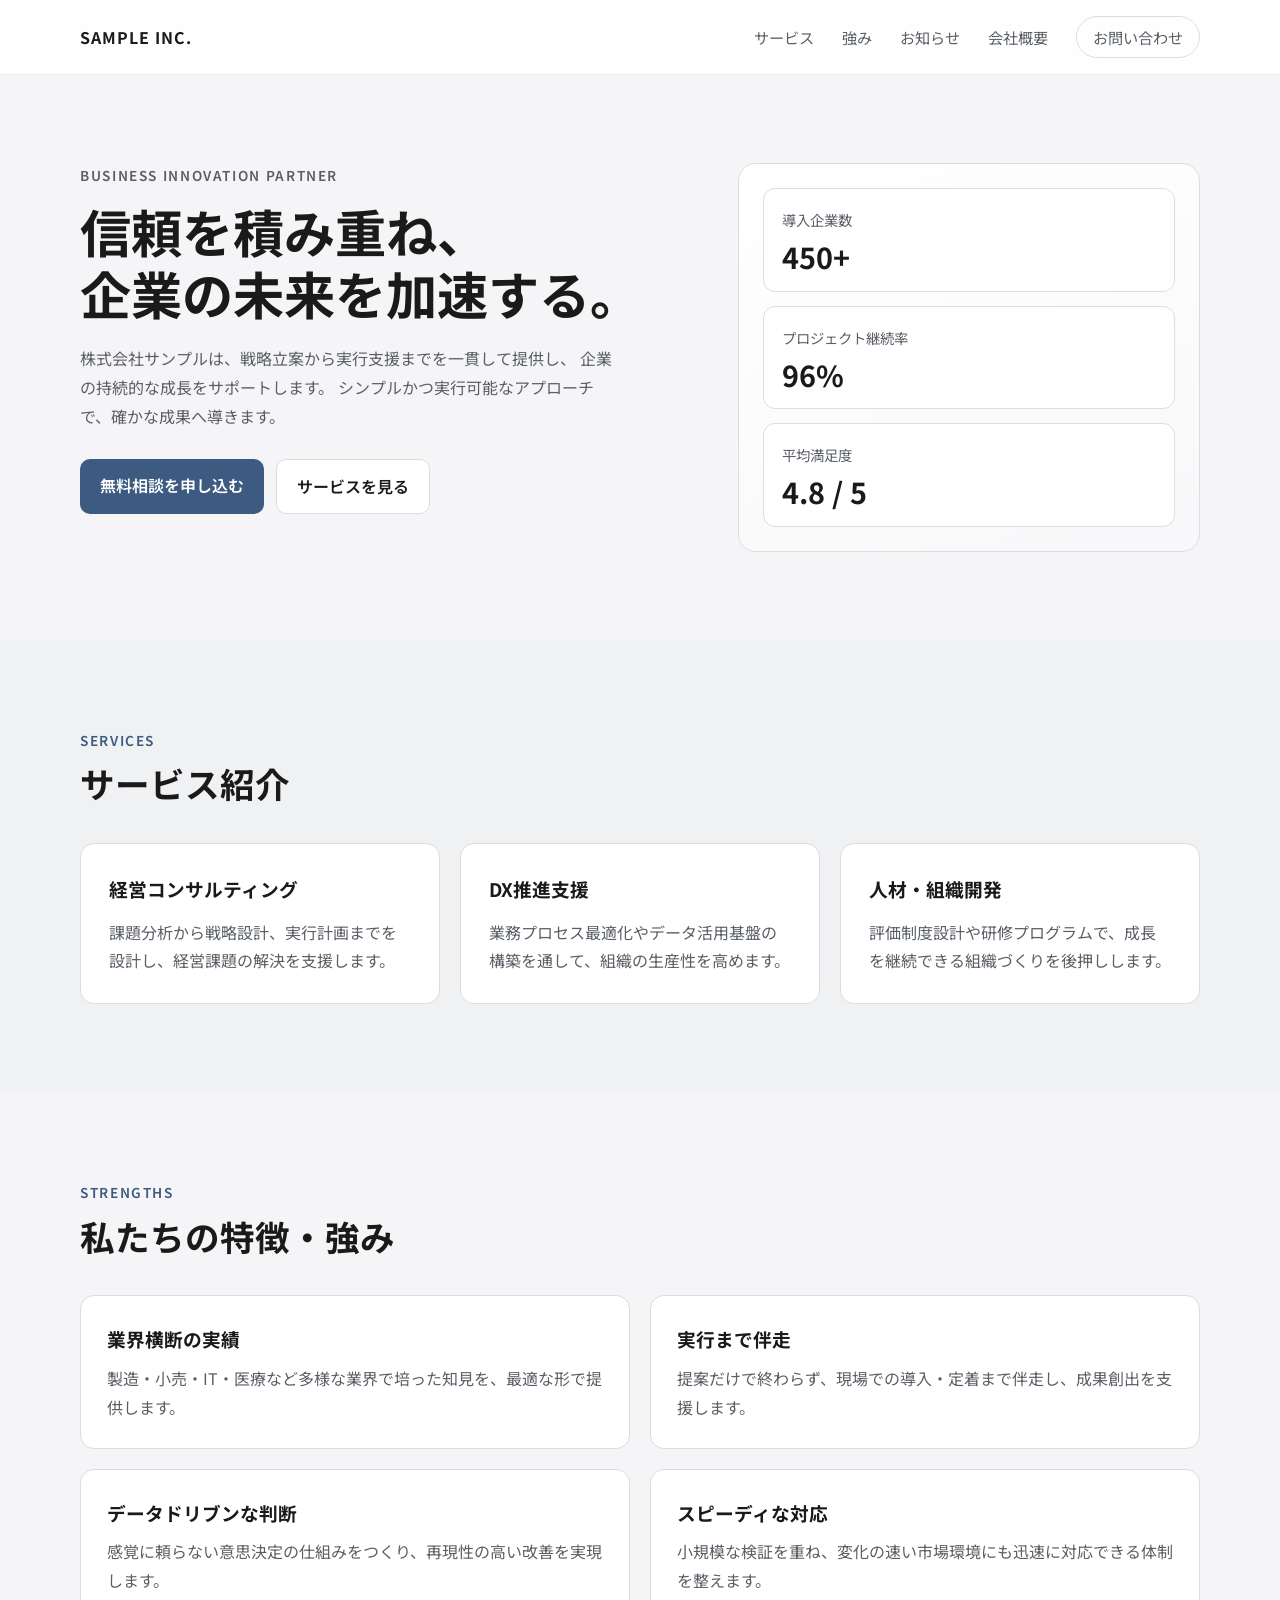
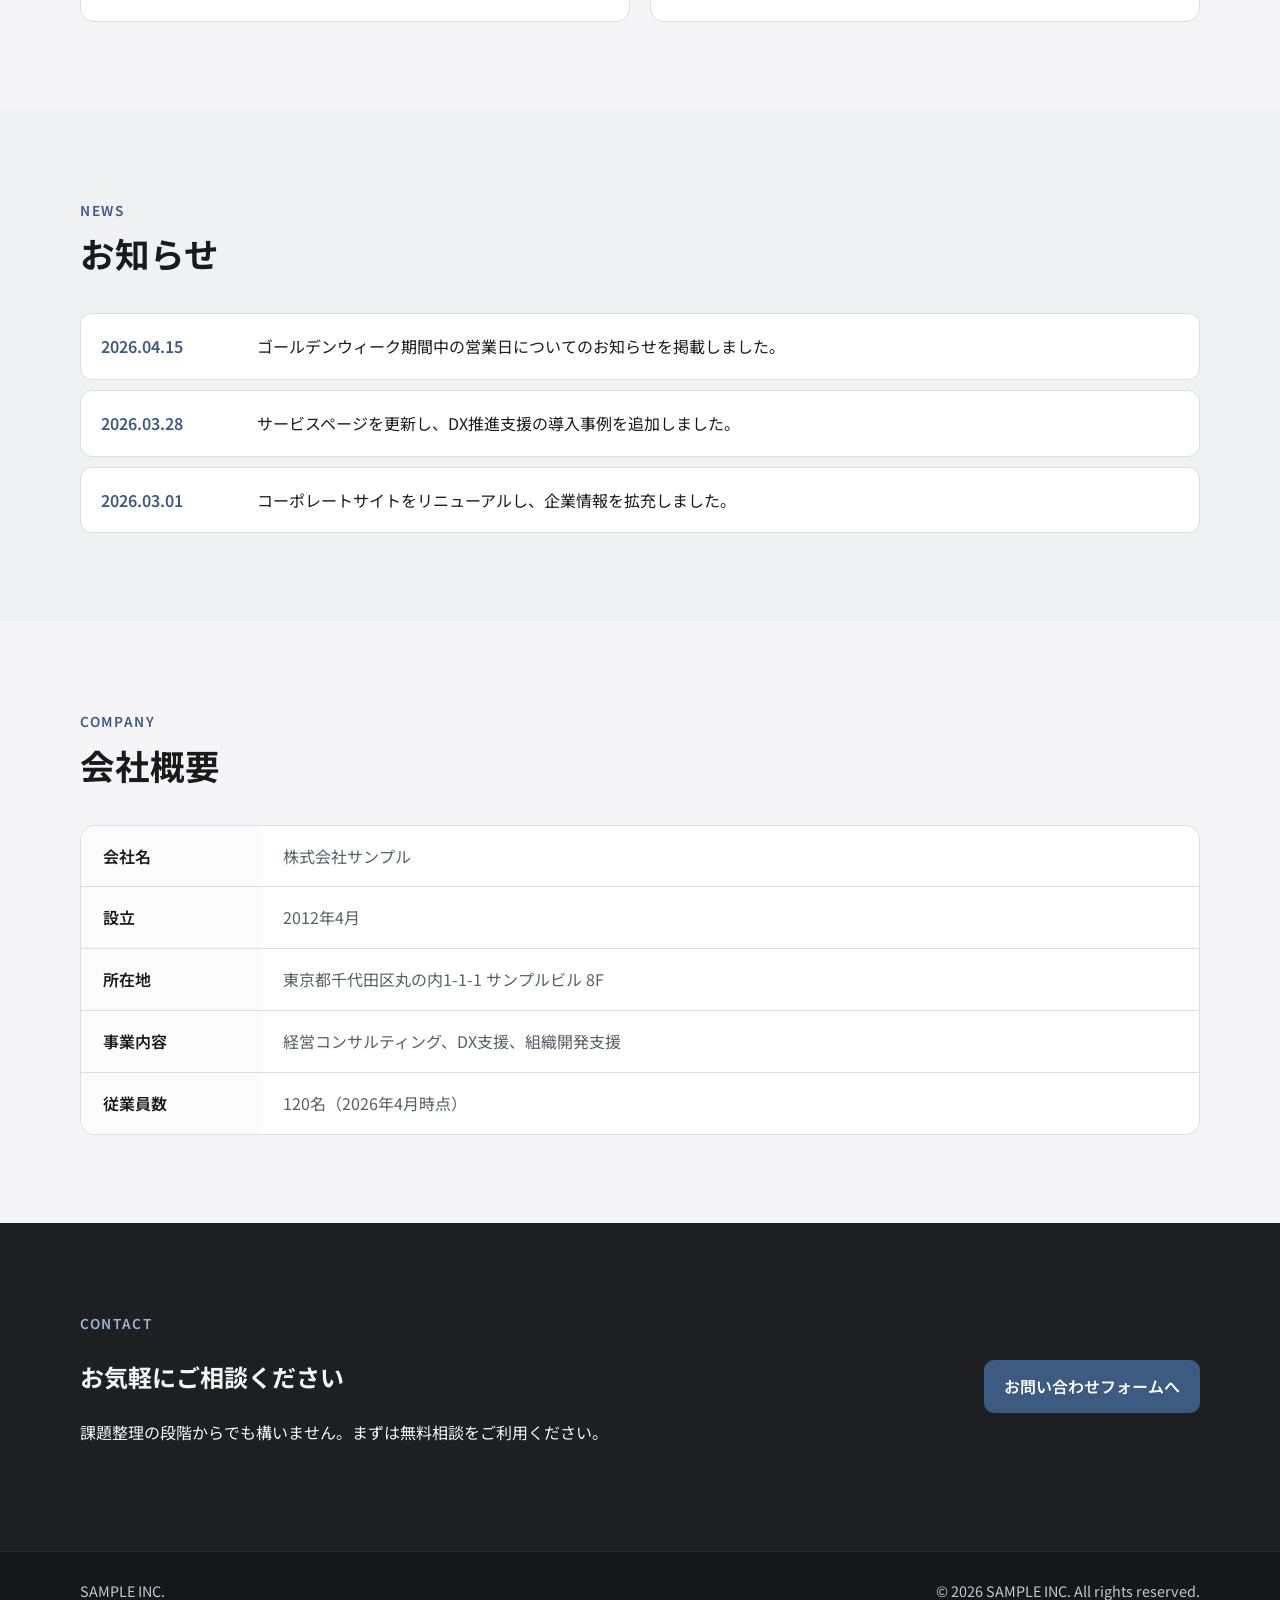
==== v2/index.html @ 2905a786 "v2トップページを現代的な企業サイトデザインに刷新" ====
<!doctype html>
<html lang="ja">
<head>
  <meta charset="UTF-8">
  <meta name="viewport" content="width=device-width, initial-scale=1.0">
  <title>株式会社サンプル | 未来をつくる企業サイト</title>
  <meta name="description" content="株式会社サンプルの公式サイトです。サービス紹介、会社の強み、お知らせ、会社概要、お問い合わせをご案内します。">
  <link rel="preconnect" href="https://fonts.googleapis.com">
  <link rel="preconnect" href="https://fonts.gstatic.com" crossorigin>
  <link href="https://fonts.googleapis.com/css2?family=Noto+Sans+JP:wght@400;500;700&display=swap" rel="stylesheet">
  <link rel="stylesheet" href="style.css">
</head>
<body>
  <header class="site-header">
    <div class="container header-inner">
      <a class="logo" href="#top" aria-label="株式会社サンプル ホーム">SAMPLE INC.</a>
      <nav class="global-nav" aria-label="グローバルナビゲーション">
        <ul>
          <li><a href="#services">サービス</a></li>
          <li><a href="#strengths">強み</a></li>
          <li><a href="#news">お知らせ</a></li>
          <li><a href="#company">会社概要</a></li>
          <li><a class="nav-cta" href="#contact">お問い合わせ</a></li>
        </ul>
      </nav>
    </div>
  </header>

  <main id="top">
    <section class="hero section-space">
      <div class="container hero-grid">
        <div class="hero-copy">
          <p class="eyebrow">Business Innovation Partner</p>
          <h1>信頼を積み重ね、<br>企業の未来を加速する。</h1>
          <p>
            株式会社サンプルは、戦略立案から実行支援までを一貫して提供し、
            企業の持続的な成長をサポートします。
            シンプルかつ実行可能なアプローチで、確かな成果へ導きます。
          </p>
          <div class="hero-actions">
            <a class="btn btn-primary" href="#contact">無料相談を申し込む</a>
            <a class="btn btn-secondary" href="#services">サービスを見る</a>
          </div>
        </div>
        <div class="hero-panel" aria-hidden="true">
          <div class="metric-card">
            <p class="metric-label">導入企業数</p>
            <p class="metric-value">450+</p>
          </div>
          <div class="metric-card">
            <p class="metric-label">プロジェクト継続率</p>
            <p class="metric-value">96%</p>
          </div>
          <div class="metric-card">
            <p class="metric-label">平均満足度</p>
            <p class="metric-value">4.8 / 5</p>
          </div>
        </div>
      </div>
    </section>

    <section id="services" class="section-space section-alt">
      <div class="container">
        <div class="section-heading">
          <p class="eyebrow">Services</p>
          <h2>サービス紹介</h2>
        </div>
        <div class="card-grid">
          <article class="card">
            <h3>経営コンサルティング</h3>
            <p>課題分析から戦略設計、実行計画までを設計し、経営課題の解決を支援します。</p>
          </article>
          <article class="card">
            <h3>DX推進支援</h3>
            <p>業務プロセス最適化やデータ活用基盤の構築を通して、組織の生産性を高めます。</p>
          </article>
          <article class="card">
            <h3>人材・組織開発</h3>
            <p>評価制度設計や研修プログラムで、成長を継続できる組織づくりを後押しします。</p>
          </article>
        </div>
      </div>
    </section>

    <section id="strengths" class="section-space">
      <div class="container">
        <div class="section-heading">
          <p class="eyebrow">Strengths</p>
          <h2>私たちの特徴・強み</h2>
        </div>
        <div class="feature-grid">
          <article class="feature-item">
            <h3>業界横断の実績</h3>
            <p>製造・小売・IT・医療など多様な業界で培った知見を、最適な形で提供します。</p>
          </article>
          <article class="feature-item">
            <h3>実行まで伴走</h3>
            <p>提案だけで終わらず、現場での導入・定着まで伴走し、成果創出を支援します。</p>
          </article>
          <article class="feature-item">
            <h3>データドリブンな判断</h3>
            <p>感覚に頼らない意思決定の仕組みをつくり、再現性の高い改善を実現します。</p>
          </article>
          <article class="feature-item">
            <h3>スピーディな対応</h3>
            <p>小規模な検証を重ね、変化の速い市場環境にも迅速に対応できる体制を整えます。</p>
          </article>
        </div>
      </div>
    </section>

    <section id="news" class="section-space section-alt">
      <div class="container">
        <div class="section-heading">
          <p class="eyebrow">News</p>
          <h2>お知らせ</h2>
        </div>
        <div class="news-list" role="list">
          <article class="news-item" role="listitem">
            <time datetime="2026-04-15">2026.04.15</time>
            <p>ゴールデンウィーク期間中の営業日についてのお知らせを掲載しました。</p>
          </article>
          <article class="news-item" role="listitem">
            <time datetime="2026-03-28">2026.03.28</time>
            <p>サービスページを更新し、DX推進支援の導入事例を追加しました。</p>
          </article>
          <article class="news-item" role="listitem">
            <time datetime="2026-03-01">2026.03.01</time>
            <p>コーポレートサイトをリニューアルし、企業情報を拡充しました。</p>
          </article>
        </div>
      </div>
    </section>

    <section id="company" class="section-space">
      <div class="container">
        <div class="section-heading">
          <p class="eyebrow">Company</p>
          <h2>会社概要</h2>
        </div>
        <dl class="company-table">
          <div>
            <dt>会社名</dt>
            <dd>株式会社サンプル</dd>
          </div>
          <div>
            <dt>設立</dt>
            <dd>2012年4月</dd>
          </div>
          <div>
            <dt>所在地</dt>
            <dd>東京都千代田区丸の内1-1-1 サンプルビル 8F</dd>
          </div>
          <div>
            <dt>事業内容</dt>
            <dd>経営コンサルティング、DX支援、組織開発支援</dd>
          </div>
          <div>
            <dt>従業員数</dt>
            <dd>120名（2026年4月時点）</dd>
          </div>
        </dl>
      </div>
    </section>

    <section id="contact" class="section-space contact-section">
      <div class="container contact-inner">
        <div>
          <p class="eyebrow">Contact</p>
          <h2>お気軽にご相談ください</h2>
          <p>課題整理の段階からでも構いません。まずは無料相談をご利用ください。</p>
        </div>
        <a class="btn btn-primary" href="#" aria-label="お問い合わせフォームへ">お問い合わせフォームへ</a>
      </div>
    </section>
  </main>

  <footer class="site-footer">
    <div class="container footer-inner">
      <p class="footer-logo">SAMPLE INC.</p>
      <p class="copyright">© 2026 SAMPLE INC. All rights reserved.</p>
    </div>
  </footer>
</body>
</html>
---- v2/style.css ----
:root {
  --bg: #f5f5f7;
  --surface: #ffffff;
  --surface-alt: #f0f1f3;
  --text: #1a1a1a;
  --muted: #5a5f66;
  --line: #dddddf;
  --accent: #3d5a80;
}

* {
  box-sizing: border-box;
}

body {
  margin: 0;
  font-family: "Noto Sans JP", "Hiragino Kaku Gothic ProN", sans-serif;
  color: var(--text);
  background: var(--bg);
  line-height: 1.8;
}

a {
  color: inherit;
  text-decoration: none;
}

.container {
  width: min(1120px, 92%);
  margin: 0 auto;
}

.section-space {
  padding: 88px 0;
}

.section-alt {
  background: var(--surface-alt);
}

.eyebrow {
  margin: 0;
  font-size: 0.85rem;
  color: var(--accent);
  letter-spacing: 0.12em;
  text-transform: uppercase;
  font-weight: 600;
}

.section-heading {
  margin-bottom: 36px;
}

.section-heading h2 {
  margin: 8px 0 0;
  font-size: clamp(1.8rem, 2.7vw, 2.2rem);
  line-height: 1.35;
}

.site-header {
  position: sticky;
  top: 0;
  z-index: 10;
  background: rgba(255, 255, 255, 0.9);
  border-bottom: 1px solid rgba(26, 26, 26, 0.08);
  backdrop-filter: blur(8px);
}

.header-inner {
  min-height: 74px;
  display: flex;
  align-items: center;
  justify-content: space-between;
  gap: 24px;
}

.logo {
  font-weight: 700;
  letter-spacing: 0.06em;
}

.global-nav ul {
  margin: 0;
  padding: 0;
  list-style: none;
  display: flex;
  align-items: center;
  gap: 28px;
}

.global-nav a {
  color: var(--muted);
  font-size: 0.95rem;
}

.nav-cta {
  padding: 9px 16px;
  border-radius: 999px;
  border: 1px solid var(--line);
  color: var(--text);
}

.hero-grid {
  display: grid;
  grid-template-columns: 1.35fr 1fr;
  gap: 34px;
  align-items: stretch;
}

.hero-copy h1 {
  margin: 14px 0 20px;
  font-size: clamp(2.1rem, 4vw, 3.4rem);
  line-height: 1.2;
}

.hero-copy p {
  margin: 0;
  max-width: 60ch;
  color: var(--muted);
}

.hero-actions {
  margin-top: 28px;
  display: flex;
  gap: 12px;
  flex-wrap: wrap;
}

.btn {
  display: inline-block;
  padding: 12px 20px;
  border-radius: 10px;
  font-weight: 600;
}

.btn-primary {
  background: var(--accent);
  color: #fff;
}

.btn-secondary {
  border: 1px solid var(--line);
  background: var(--surface);
}

.hero-panel {
  border: 1px solid var(--line);
  border-radius: 18px;
  padding: 24px;
  background: linear-gradient(160deg, #ffffff, #f8f8fa);
  display: grid;
  gap: 14px;
}

.metric-card {
  background: var(--surface);
  border: 1px solid var(--line);
  border-radius: 12px;
  padding: 18px;
}

.metric-label {
  margin: 0;
  font-size: 0.9rem;
  color: var(--muted);
}

.metric-value {
  margin: 8px 0 0;
  font-size: 1.8rem;
  line-height: 1.1;
  font-weight: 700;
}

.card-grid {
  display: grid;
  grid-template-columns: repeat(3, 1fr);
  gap: 20px;
}

.card {
  background: var(--surface);
  border: 1px solid var(--line);
  border-radius: 14px;
  padding: 28px;
}

.card h3 {
  margin-top: 0;
  margin-bottom: 12px;
}

.card p {
  margin: 0;
  color: var(--muted);
}

.feature-grid {
  display: grid;
  grid-template-columns: repeat(2, 1fr);
  gap: 20px;
}

.feature-item {
  background: var(--surface);
  border: 1px solid var(--line);
  border-radius: 14px;
  padding: 26px;
}

.feature-item h3 {
  margin: 0 0 8px;
}

.feature-item p {
  margin: 0;
  color: var(--muted);
}

.news-list {
  display: grid;
  gap: 10px;
}

.news-item {
  background: var(--surface);
  border: 1px solid var(--line);
  border-radius: 12px;
  padding: 18px 20px;
  display: grid;
  grid-template-columns: 140px 1fr;
  gap: 16px;
  align-items: center;
}

.news-item time {
  font-weight: 600;
  color: var(--accent);
}

.news-item p {
  margin: 0;
}

.company-table {
  margin: 0;
  background: var(--surface);
  border: 1px solid var(--line);
  border-radius: 14px;
  overflow: hidden;
}

.company-table div {
  display: grid;
  grid-template-columns: 180px 1fr;
  border-bottom: 1px solid var(--line);
}

.company-table div:last-child {
  border-bottom: 0;
}

.company-table dt,
.company-table dd {
  margin: 0;
  padding: 16px 22px;
}

.company-table dt {
  background: #fbfbfc;
  font-weight: 600;
}

.company-table dd {
  color: var(--muted);
}

.contact-section {
  background: #1e1f23;
  color: #f5f5f5;
}

.contact-section .eyebrow {
  color: #9fb4ce;
}

.contact-inner {
  display: flex;
  justify-content: space-between;
  align-items: center;
  gap: 20px;
}

.site-footer {
  border-top: 1px solid rgba(255, 255, 255, 0.08);
  background: #16171a;
  color: #c5c7cc;
  padding: 26px 0;
}

.footer-inner {
  display: flex;
  justify-content: space-between;
  align-items: center;
  gap: 16px;
}

.footer-logo,
.copyright {
  margin: 0;
  font-size: 0.9rem;
}

@media (max-width: 980px) {
  .header-inner,
  .contact-inner,
  .footer-inner {
    flex-direction: column;
    align-items: flex-start;
  }

  .global-nav ul {
    flex-wrap: wrap;
    gap: 14px;
  }

  .hero-grid,
  .card-grid,
  .feature-grid {
    grid-template-columns: 1fr;
  }

  .news-item,
  .company-table div {
    grid-template-columns: 1fr;
    gap: 6px;
  }

  .section-space {
    padding: 64px 0;
  }
}
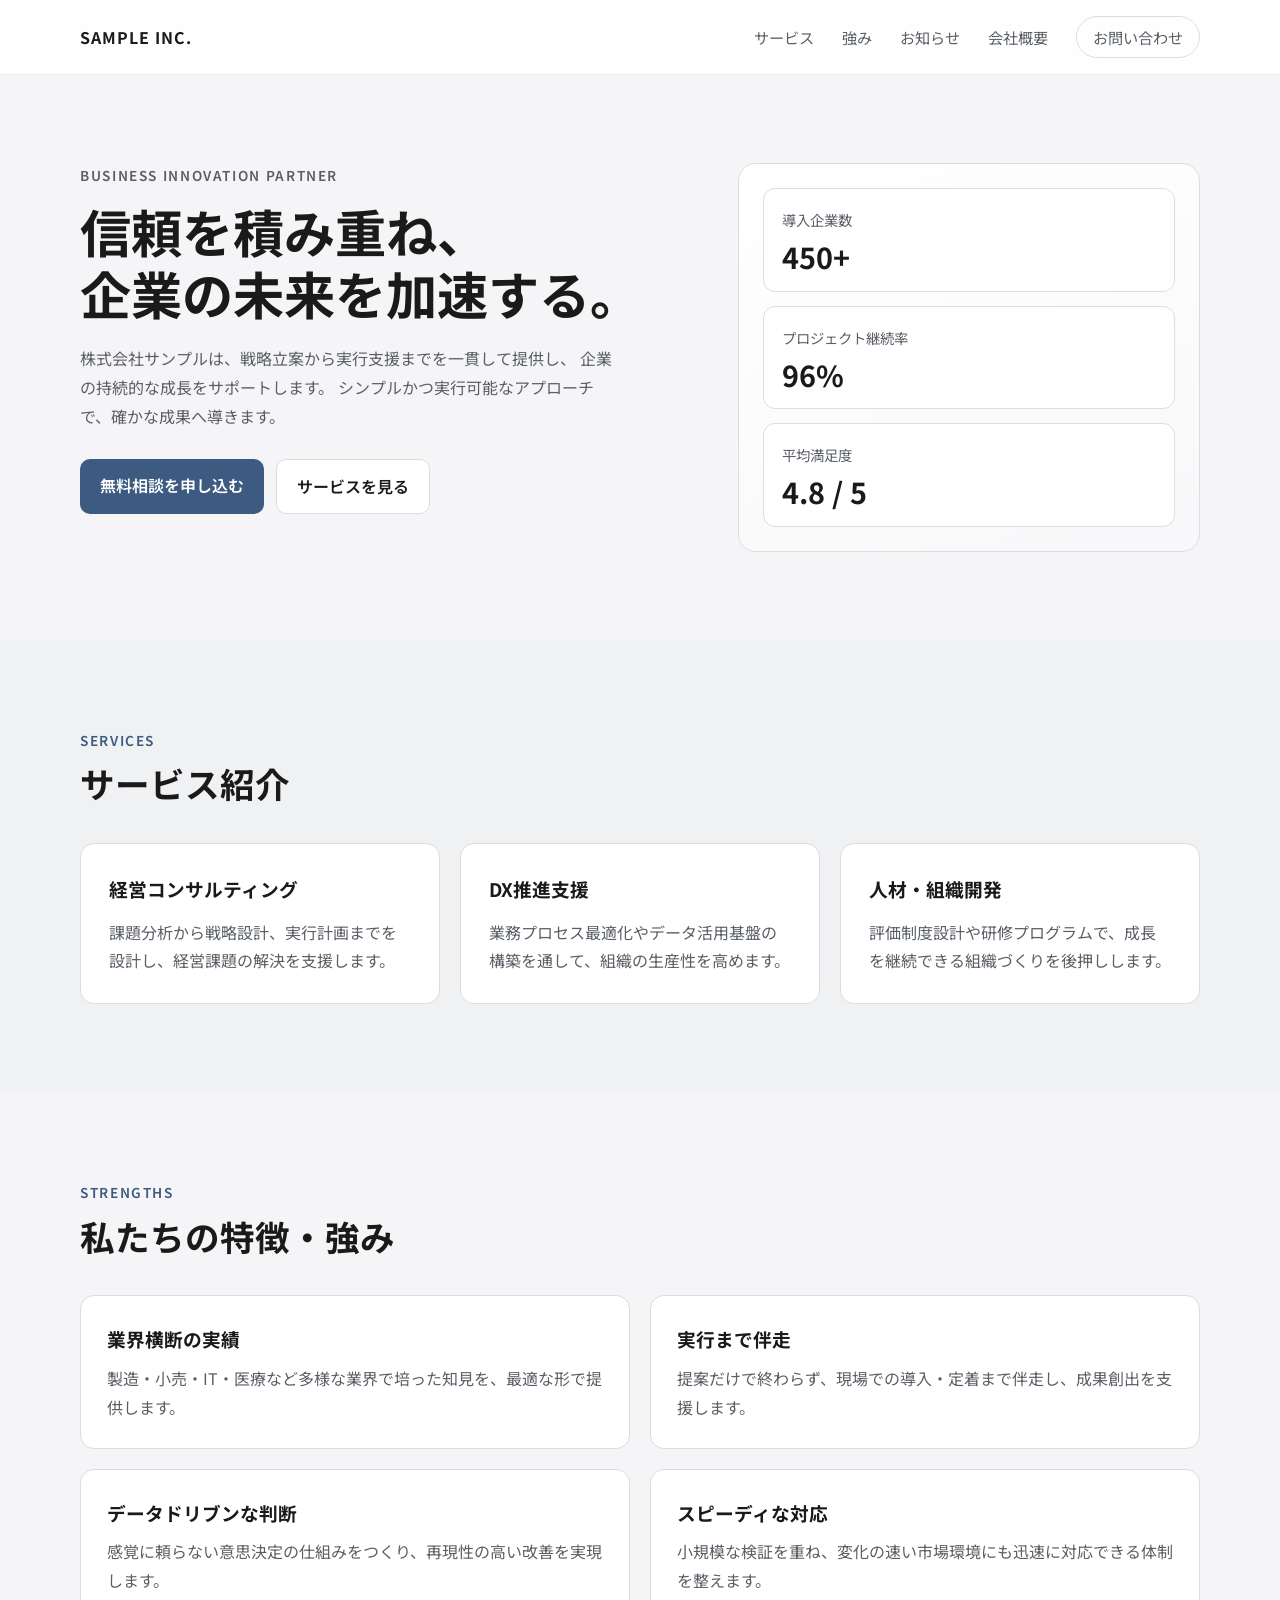
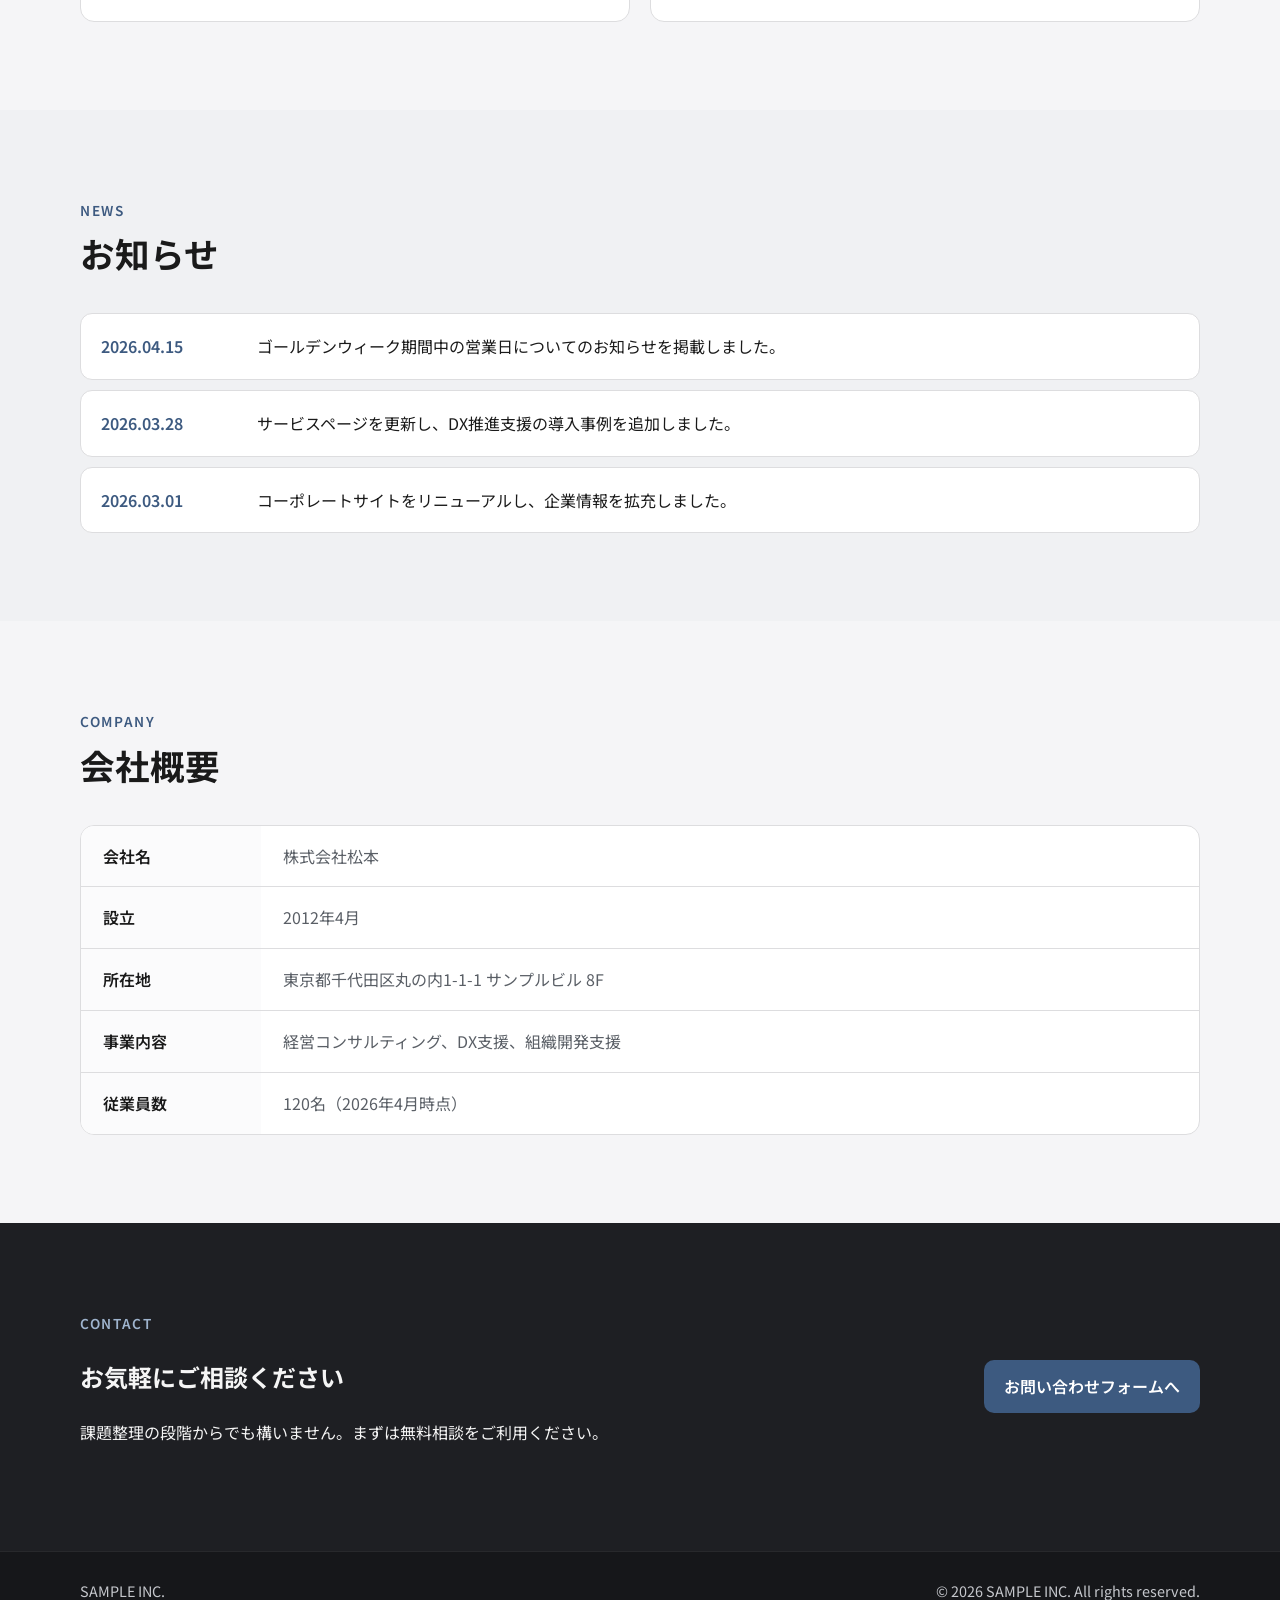
==== commit b93b8caf: "Update index.html" ====
--- a/v2/index.html
+++ b/v2/index.html
@@ -141,7 +141,7 @@
         <dl class="company-table">
           <div>
             <dt>会社名</dt>
-            <dd>株式会社サンプル</dd>
+            <dd>株式会社松本</dd>
           </div>
           <div>
             <dt>設立</dt>
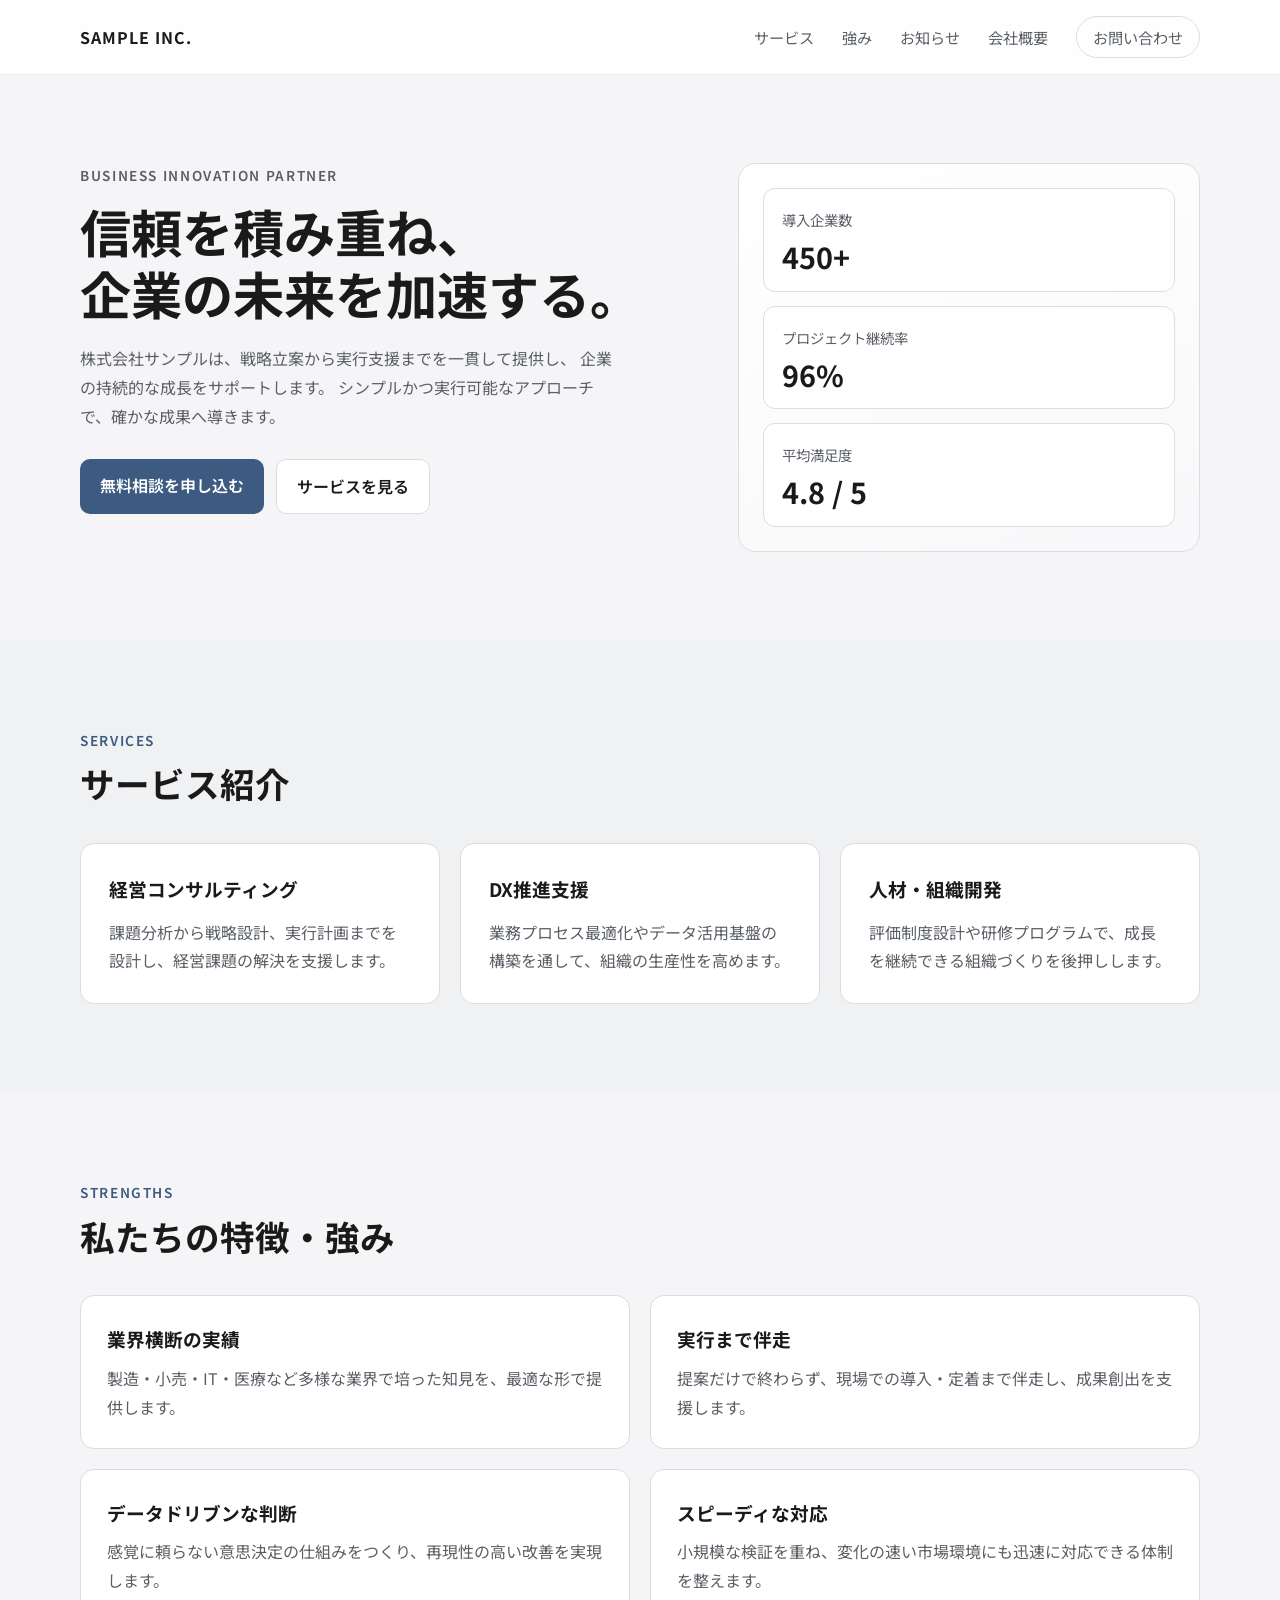
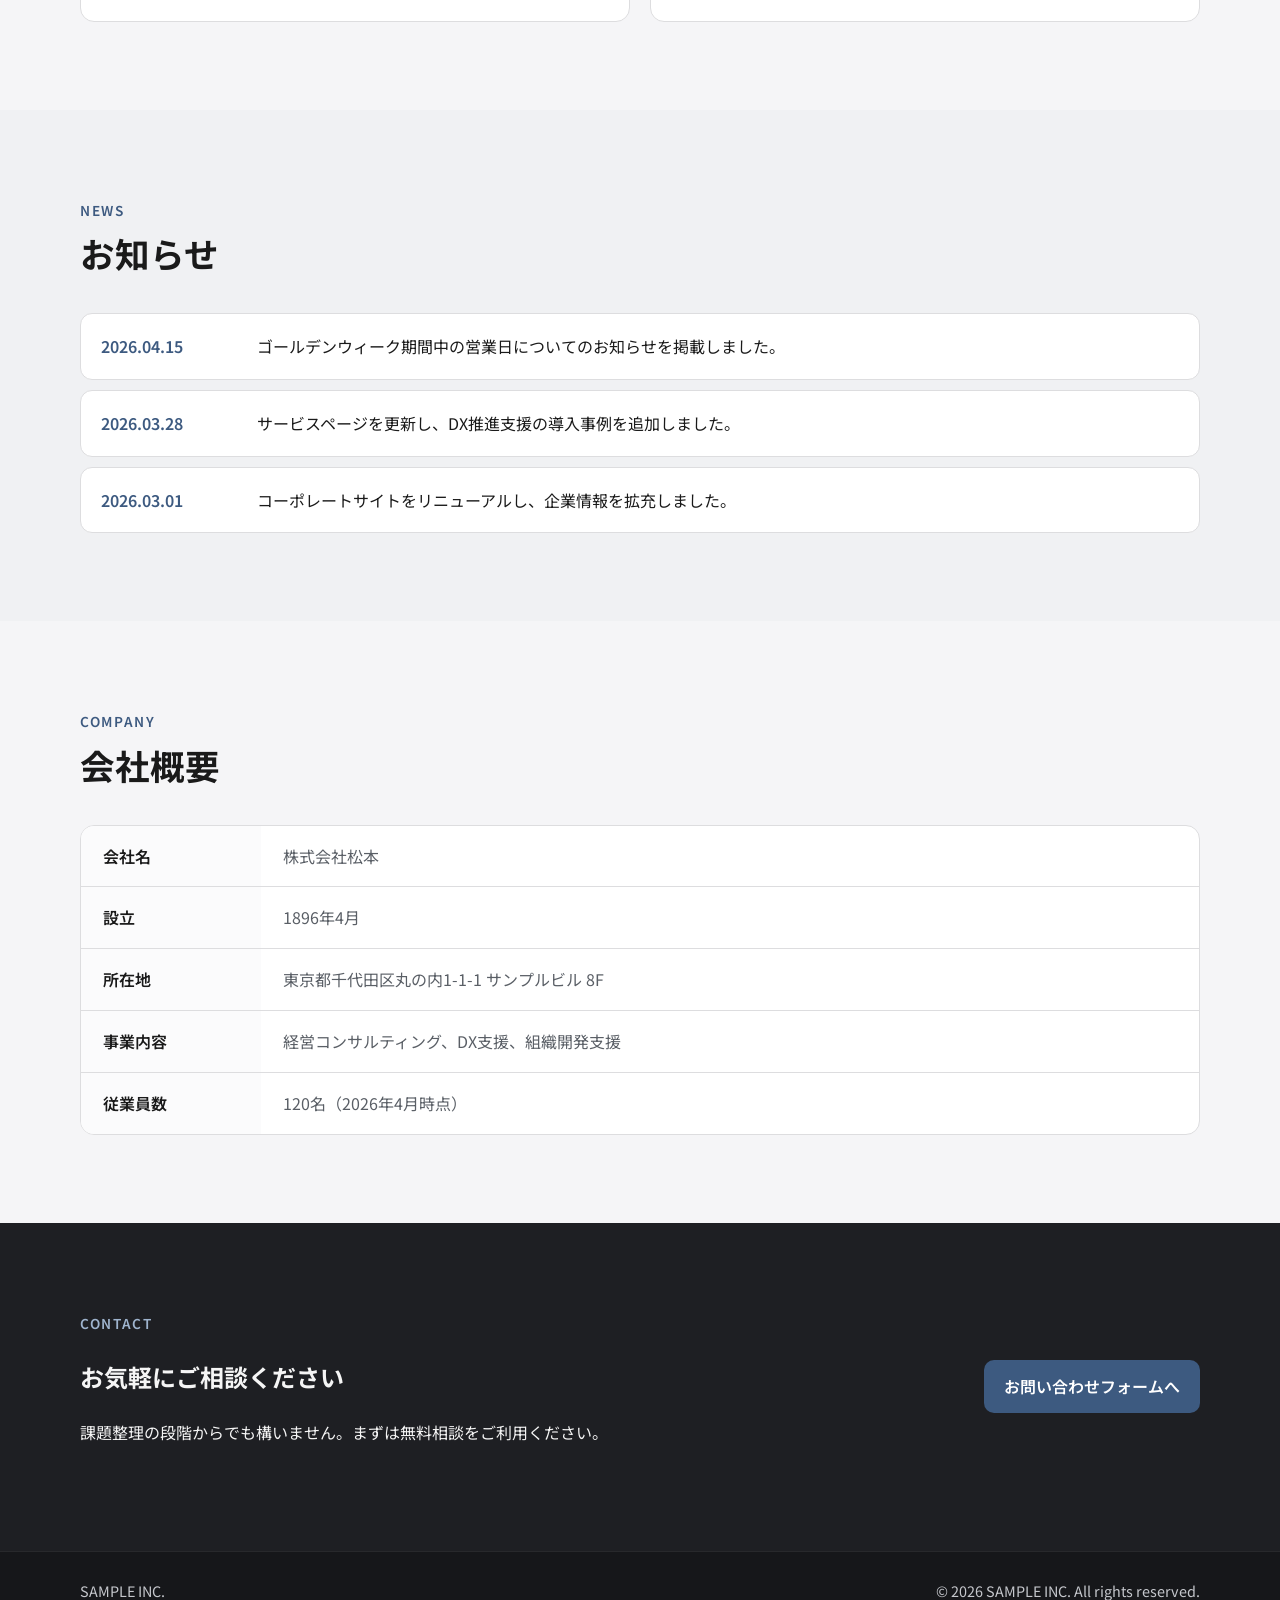
==== commit 37772c75: "Update establishment date in index.html" ====
--- a/v2/index.html
+++ b/v2/index.html
@@ -145,7 +145,7 @@
           </div>
           <div>
             <dt>設立</dt>
-            <dd>2012年4月</dd>
+            <dd>1896年4月</dd>
           </div>
           <div>
             <dt>所在地</dt>
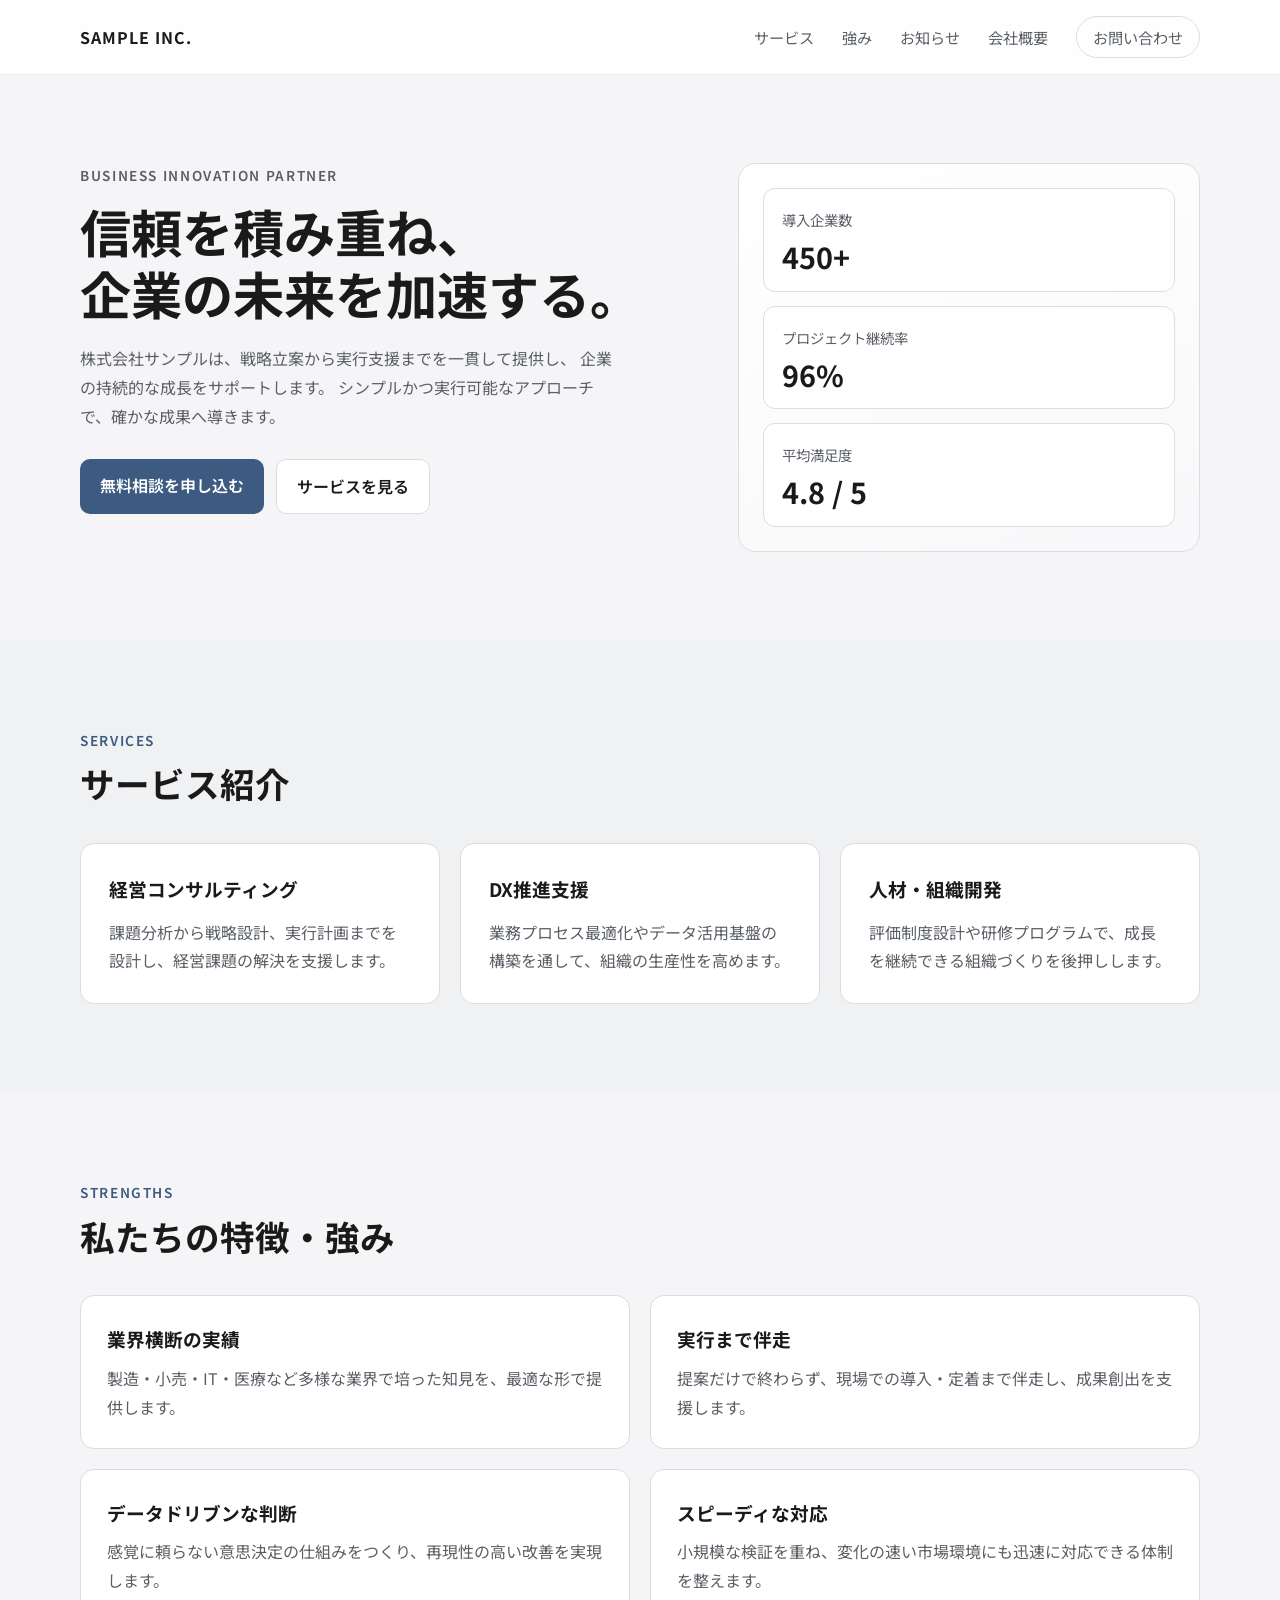
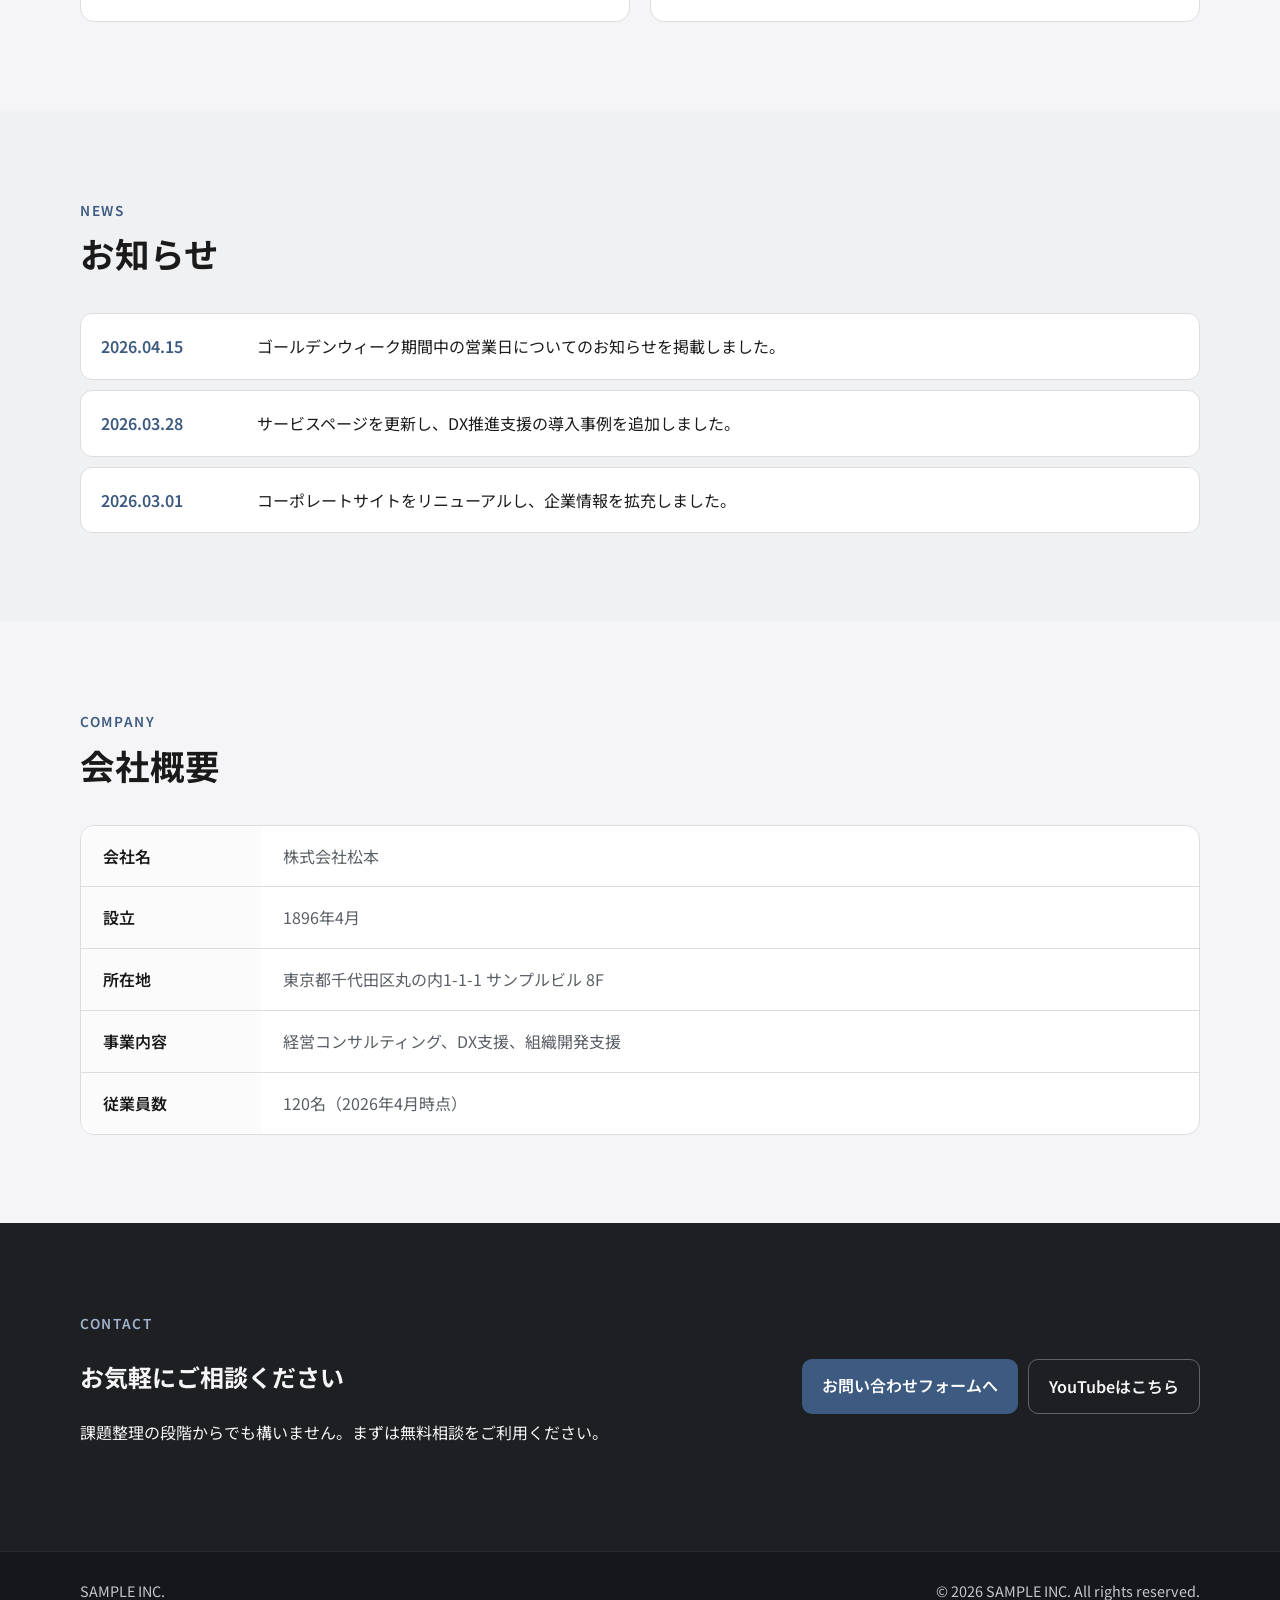
==== commit 084fffe7: "Add YouTube link to contact section" ====
--- a/v2/index.html
+++ b/v2/index.html
@@ -11,6 +11,7 @@
   <link rel="stylesheet" href="style.css">
 </head>
 <body>
+  <a class="skip-link" href="#main-content">コンテンツへスキップ</a>
   <header class="site-header">
     <div class="container header-inner">
       <a class="logo" href="#top" aria-label="株式会社サンプル ホーム">SAMPLE INC.</a>
@@ -27,11 +28,12 @@
   </header>
 
   <main id="top">
-    <section class="hero section-space">
+    <div id="main-content"></div>
+    <section class="hero section-space" aria-labelledby="hero-title">
       <div class="container hero-grid">
         <div class="hero-copy">
           <p class="eyebrow">Business Innovation Partner</p>
-          <h1>信頼を積み重ね、<br>企業の未来を加速する。</h1>
+          <h1 id="hero-title">信頼を積み重ね、<br>企業の未来を加速する。</h1>
           <p>
             株式会社サンプルは、戦略立案から実行支援までを一貫して提供し、
             企業の持続的な成長をサポートします。
@@ -59,11 +61,11 @@
       </div>
     </section>
 
-    <section id="services" class="section-space section-alt">
+    <section id="services" class="section-space section-alt" aria-labelledby="services-title">
       <div class="container">
         <div class="section-heading">
           <p class="eyebrow">Services</p>
-          <h2>サービス紹介</h2>
+          <h2 id="services-title">サービス紹介</h2>
         </div>
         <div class="card-grid">
           <article class="card">
@@ -82,11 +84,11 @@
       </div>
     </section>
 
-    <section id="strengths" class="section-space">
+    <section id="strengths" class="section-space" aria-labelledby="strengths-title">
       <div class="container">
         <div class="section-heading">
           <p class="eyebrow">Strengths</p>
-          <h2>私たちの特徴・強み</h2>
+          <h2 id="strengths-title">私たちの特徴・強み</h2>
         </div>
         <div class="feature-grid">
           <article class="feature-item">
@@ -109,11 +111,11 @@
       </div>
     </section>
 
-    <section id="news" class="section-space section-alt">
+    <section id="news" class="section-space section-alt" aria-labelledby="news-title">
       <div class="container">
         <div class="section-heading">
           <p class="eyebrow">News</p>
-          <h2>お知らせ</h2>
+          <h2 id="news-title">お知らせ</h2>
         </div>
         <div class="news-list" role="list">
           <article class="news-item" role="listitem">
@@ -132,11 +134,11 @@
       </div>
     </section>
 
-    <section id="company" class="section-space">
+    <section id="company" class="section-space" aria-labelledby="company-title">
       <div class="container">
         <div class="section-heading">
           <p class="eyebrow">Company</p>
-          <h2>会社概要</h2>
+          <h2 id="company-title">会社概要</h2>
         </div>
         <dl class="company-table">
           <div>
@@ -163,14 +165,17 @@
       </div>
     </section>
 
-    <section id="contact" class="section-space contact-section">
+    <section id="contact" class="section-space contact-section" aria-labelledby="contact-title">
       <div class="container contact-inner">
         <div>
           <p class="eyebrow">Contact</p>
-          <h2>お気軽にご相談ください</h2>
+          <h2 id="contact-title">お気軽にご相談ください</h2>
           <p>課題整理の段階からでも構いません。まずは無料相談をご利用ください。</p>
         </div>
-        <a class="btn btn-primary" href="#" aria-label="お問い合わせフォームへ">お問い合わせフォームへ</a>
+        <div class="contact-actions">
+          <a class="btn btn-primary" href="mailto:info@example.com" aria-label="メールでのお問い合わせ">お問い合わせフォームへ</a>
+          <a class="btn btn-secondary contact-youtube" href="https://www.youtube.com/" target="_blank" rel="noopener noreferrer" aria-label="YouTubeチャンネルを開く">YouTubeはこちら</a>
+        </div>
       </div>
     </section>
   </main>
--- a/v2/style.css
+++ b/v2/style.css
@@ -20,9 +20,28 @@
   line-height: 1.8;
 }
 
+section[id] {
+  scroll-margin-top: 90px;
+}
+
 a {
   color: inherit;
   text-decoration: none;
+}
+
+.skip-link {
+  position: absolute;
+  left: 12px;
+  top: -48px;
+  background: #111;
+  color: #fff;
+  padding: 8px 12px;
+  border-radius: 8px;
+  z-index: 100;
+}
+
+.skip-link:focus-visible {
+  top: 12px;
 }
 
 .container {
@@ -93,6 +112,10 @@
   font-size: 0.95rem;
 }
 
+.global-nav a:hover {
+  color: var(--text);
+}
+
 .nav-cta {
   padding: 9px 16px;
   border-radius: 999px;
@@ -138,9 +161,23 @@
   color: #fff;
 }
 
+.btn-primary:hover {
+  opacity: 0.9;
+}
+
 .btn-secondary {
   border: 1px solid var(--line);
   background: var(--surface);
+}
+
+.btn-secondary:hover {
+  background: #f6f6f8;
+}
+
+a:focus-visible,
+.btn:focus-visible {
+  outline: 3px solid #8ab4f8;
+  outline-offset: 3px;
 }
 
 .hero-panel {
@@ -289,6 +326,18 @@
   justify-content: space-between;
   align-items: center;
   gap: 20px;
+}
+
+.contact-actions {
+  display: flex;
+  gap: 10px;
+  flex-wrap: wrap;
+}
+
+.contact-youtube {
+  background: transparent;
+  border-color: rgba(255, 255, 255, 0.3);
+  color: #f5f5f5;
 }
 
 .site-footer {
@@ -319,6 +368,10 @@
     align-items: flex-start;
   }
 
+  .contact-actions {
+    width: 100%;
+  }
+
   .global-nav ul {
     flex-wrap: wrap;
     gap: 14px;
@@ -340,3 +393,10 @@
     padding: 64px 0;
   }
 }
+
+@media (prefers-reduced-motion: reduce) {
+  * {
+    transition: none !important;
+    animation: none !important;
+  }
+}
